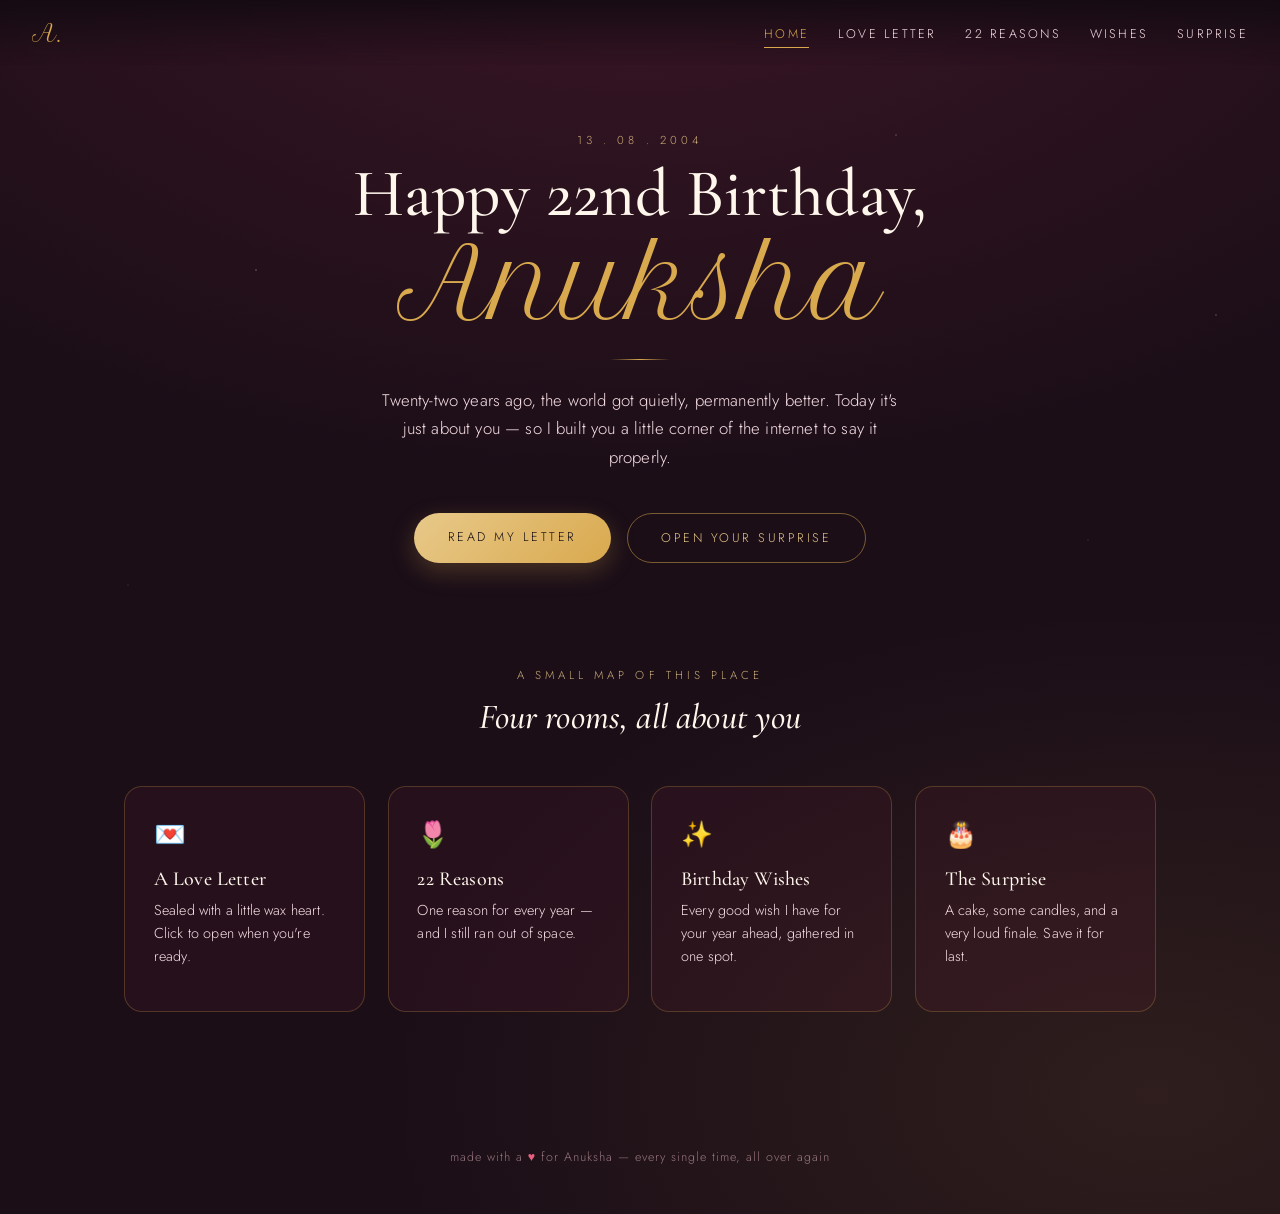
==== index.html @ 899258e1 "Add files via upload" ====
<!DOCTYPE html>
<html lang="en">
<head>
<meta charset="UTF-8">
<meta name="viewport" content="width=device-width, initial-scale=1.0">
<title>Happy Birthday, Anuksha</title>
<link rel="stylesheet" href="style.css">
</head>
<body>

<div id="hearts-layer"></div>

<nav class="site-nav">
  <span class="brand">A.</span>
  <ul class="nav-links">
    <li><a href="index.html">Home</a></li>
    <li><a href="letter.html">Love Letter</a></li>
    <li><a href="reasons.html">22 Reasons</a></li>
    <li><a href="wishes.html">Wishes</a></li>
    <li><a href="surprise.html">Surprise</a></li>
  </ul>
</nav>

<main>
  <section class="hero center">
    <p class="eyebrow">13 . 08 . 2004</p>
    <h1 style="font-size: clamp(2.4rem, 8vw, 4.2rem); line-height: 1.05; margin-top: 0.6rem;">
      Happy 22nd Birthday,<br>
      <span class="script" style="font-size: clamp(3.2rem, 12vw, 6rem); display: inline-block; margin-top: 0.4rem;">Anuksha</span>
    </h1>

    <div class="divider"></div>

    <p style="max-width: 520px; margin: 0 auto; font-size: 1.05rem; color: var(--blush-soft); line-height: 1.7;">
      Twenty-two years ago, the world got quietly, permanently better.
      Today it's just about you — so I built you a little corner of the
      internet to say it properly.
    </p>

    <div style="margin-top: 2.6rem; display: flex; gap: 1rem; justify-content: center; flex-wrap: wrap;">
      <a href="letter.html" class="btn">Read My Letter</a>
      <a href="surprise.html" class="btn btn-outline">Open Your Surprise</a>
    </div>
  </section>

  <section class="reveal" style="margin-top: 6.5rem; text-align: center;">
    <p class="eyebrow">a small map of this place</p>
    <h2 style="font-size: clamp(1.6rem, 4vw, 2.2rem); margin-top: 0.6rem; font-style: italic;">
      Four rooms, all about you
    </h2>

    <div class="site-grid" style="display: grid; grid-template-columns: repeat(auto-fit, minmax(220px, 1fr)); gap: 1.4rem; margin-top: 3rem; text-align: left;">

      <a href="letter.html" style="display:block; padding: 1.8rem; border: 1px solid rgba(217,169,78,0.25); border-radius: 18px; background: rgba(122,37,69,0.12); transition: transform .35s ease, border-color .35s ease;" class="card-link">
        <span style="font-size: 1.6rem;">💌</span>
        <h3 style="margin-top: 0.9rem; font-size: 1.25rem;">A Love Letter</h3>
        <p style="color: var(--blush-soft); font-size: 0.9rem; margin-top: 0.5rem; line-height: 1.6;">
          Sealed with a little wax heart. Click to open when you're ready.
        </p>
      </a>

      <a href="reasons.html" style="display:block; padding: 1.8rem; border: 1px solid rgba(217,169,78,0.25); border-radius: 18px; background: rgba(122,37,69,0.12);" class="card-link">
        <span style="font-size: 1.6rem;">🌷</span>
        <h3 style="margin-top: 0.9rem; font-size: 1.25rem;">22 Reasons</h3>
        <p style="color: var(--blush-soft); font-size: 0.9rem; margin-top: 0.5rem; line-height: 1.6;">
          One reason for every year — and I still ran out of space.
        </p>
      </a>

      <a href="wishes.html" style="display:block; padding: 1.8rem; border: 1px solid rgba(217,169,78,0.25); border-radius: 18px; background: rgba(122,37,69,0.12);" class="card-link">
        <span style="font-size: 1.6rem;">✨</span>
        <h3 style="margin-top: 0.9rem; font-size: 1.25rem;">Birthday Wishes</h3>
        <p style="color: var(--blush-soft); font-size: 0.9rem; margin-top: 0.5rem; line-height: 1.6;">
          Every good wish I have for your year ahead, gathered in one spot.
        </p>
      </a>

      <a href="surprise.html" style="display:block; padding: 1.8rem; border: 1px solid rgba(217,169,78,0.25); border-radius: 18px; background: rgba(122,37,69,0.12);" class="card-link">
        <span style="font-size: 1.6rem;">🎂</span>
        <h3 style="margin-top: 0.9rem; font-size: 1.25rem;">The Surprise</h3>
        <p style="color: var(--blush-soft); font-size: 0.9rem; margin-top: 0.5rem; line-height: 1.6;">
          A cake, some candles, and a very loud finale. Save it for last.
        </p>
      </a>

    </div>
  </section>
</main>

<footer class="site-footer">
  made with a <span class="heart">♥</span> for Anuksha — every single time, all over again
</footer>

<style>
  .card-link:hover { transform: translateY(-4px); border-color: rgba(217,169,78,0.6); }
</style>

<script src="script.js"></script>
</body>
</html>
---- style.css ----
/* ============================================================
   Anuksha's Birthday — shared styles
   Palette: midnight aubergine + rosewood + champagne gold + blush
   Type: Cormorant Garamond (display) / Jost (body) / Petit Formal Script (signature)
   ============================================================ */

@import url('https://fonts.googleapis.com/css2?family=Cormorant+Garamond:ital,wght@0,400;0,500;0,600;1,500;1,600&family=Jost:wght@300;400;500;600&family=Petit+Formal+Script&display=swap');

:root {
  --ink: #1b0e17;
  --ink-deep: #120a10;
  --rosewood: #7a2545;
  --rosewood-soft: #9c3a5c;
  --blush: #f5c6d0;
  --blush-soft: #f9e0e6;
  --gold: #d9a94e;
  --gold-soft: #e8c98a;
  --cream: #fff6ec;
  --rose-bright: #e8607f;

  --display: 'Cormorant Garamond', serif;
  --body: 'Jost', sans-serif;
  --script: 'Petit Formal Script', cursive;

  --max-w: 1080px;
}

* { box-sizing: border-box; }

html { scroll-behavior: smooth; }

body {
  margin: 0;
  min-height: 100vh;
  background:
    radial-gradient(ellipse 80% 50% at 50% -10%, rgba(122,37,69,0.35), transparent),
    radial-gradient(ellipse 60% 40% at 90% 90%, rgba(217,169,78,0.10), transparent),
    var(--ink);
  color: var(--cream);
  font-family: var(--body);
  font-weight: 300;
  letter-spacing: 0.01em;
  overflow-x: hidden;
  position: relative;
}

/* subtle starfield */
body::before {
  content: "";
  position: fixed;
  inset: 0;
  pointer-events: none;
  z-index: 0;
  background-image:
    radial-gradient(1.5px 1.5px at 20% 30%, rgba(255,255,255,0.5), transparent),
    radial-gradient(1.5px 1.5px at 70% 15%, rgba(255,255,255,0.4), transparent),
    radial-gradient(1px 1px at 85% 60%, rgba(255,255,255,0.35), transparent),
    radial-gradient(1px 1px at 40% 80%, rgba(255,255,255,0.3), transparent),
    radial-gradient(1.5px 1.5px at 55% 45%, rgba(255,255,255,0.4), transparent),
    radial-gradient(1px 1px at 10% 65%, rgba(255,255,255,0.3), transparent),
    radial-gradient(1.5px 1.5px at 95% 35%, rgba(255,255,255,0.4), transparent);
  background-repeat: no-repeat;
  opacity: 0.6;
}

a { color: inherit; text-decoration: none; }

h1, h2, h3 { font-family: var(--display); font-weight: 500; margin: 0; }

.eyebrow {
  font-family: var(--body);
  font-size: 0.72rem;
  letter-spacing: 0.35em;
  text-transform: uppercase;
  color: var(--gold-soft);
  opacity: 0.85;
}

.script {
  font-family: var(--script);
  color: var(--gold);
  line-height: 1;
}

/* ---------- floating hearts layer ---------- */
#hearts-layer {
  position: fixed;
  inset: 0;
  pointer-events: none;
  overflow: hidden;
  z-index: 1;
}

.floating-heart {
  position: absolute;
  bottom: -10%;
  font-size: 1.2rem;
  color: var(--rose-bright);
  opacity: 0.55;
  animation-name: drift-up;
  animation-timing-function: linear;
  animation-iteration-count: infinite;
  will-change: transform, opacity;
  filter: drop-shadow(0 0 6px rgba(232,96,127,0.35));
}

@keyframes drift-up {
  0%   { transform: translateY(0) translateX(0) rotate(0deg); opacity: 0; }
  10%  { opacity: 0.6; }
  90%  { opacity: 0.5; }
  100% { transform: translateY(-115vh) translateX(var(--drift, 30px)) rotate(25deg); opacity: 0; }
}

/* ---------- nav ---------- */
.site-nav {
  position: fixed;
  top: 0; left: 0; right: 0;
  z-index: 50;
  display: flex;
  align-items: center;
  justify-content: space-between;
  padding: 1.1rem 2rem;
  background: linear-gradient(to bottom, rgba(18,10,16,0.85), transparent);
  backdrop-filter: blur(2px);
}

.brand {
  font-family: var(--script);
  font-size: 1.5rem;
  color: var(--gold);
}

.nav-links {
  display: flex;
  gap: 1.8rem;
  list-style: none;
  margin: 0;
  padding: 0;
}

.nav-links a {
  font-size: 0.78rem;
  letter-spacing: 0.18em;
  text-transform: uppercase;
  color: var(--blush-soft);
  padding-bottom: 4px;
  border-bottom: 1px solid transparent;
  transition: color 0.3s ease, border-color 0.3s ease;
}

.nav-links a:hover,
.nav-links a.active {
  color: var(--gold);
  border-color: var(--gold);
}

/* mobile bottom nav */
@media (max-width: 720px) {
  .site-nav {
    top: auto;
    bottom: 0;
    padding: 0.7rem 0.5rem;
    background: linear-gradient(to top, rgba(18,10,16,0.95), rgba(18,10,16,0.75));
    justify-content: center;
  }
  .brand { display: none; }
  .nav-links {
    width: 100%;
    justify-content: space-around;
    gap: 0.4rem;
  }
  .nav-links a {
    font-size: 0.62rem;
    letter-spacing: 0.06em;
    text-align: center;
  }
}

/* ---------- layout helpers ---------- */
main {
  position: relative;
  z-index: 2;
  max-width: var(--max-w);
  margin: 0 auto;
  padding: 7.5rem 1.5rem 6rem;
}

@media (max-width: 720px) {
  main { padding: 6rem 1.1rem 6.5rem; }
}

.center { text-align: center; }

.divider {
  width: 60px;
  height: 1px;
  margin: 1.6rem auto;
  background: linear-gradient(to right, transparent, var(--gold), transparent);
}

.btn {
  display: inline-block;
  font-family: var(--body);
  font-size: 0.78rem;
  letter-spacing: 0.2em;
  text-transform: uppercase;
  color: var(--ink-deep);
  background: linear-gradient(135deg, var(--gold-soft), var(--gold));
  padding: 0.95rem 2.1rem;
  border-radius: 999px;
  border: none;
  cursor: pointer;
  box-shadow: 0 8px 24px rgba(217,169,78,0.25);
  transition: transform 0.35s ease, box-shadow 0.35s ease;
}
.btn:hover { transform: translateY(-3px); box-shadow: 0 12px 30px rgba(217,169,78,0.4); }

.btn-outline {
  background: transparent;
  color: var(--gold-soft);
  border: 1px solid rgba(217,169,78,0.5);
  box-shadow: none;
}
.btn-outline:hover { background: rgba(217,169,78,0.08); }

/* ---------- fade in on scroll ---------- */
.reveal {
  opacity: 0;
  transform: translateY(24px);
  transition: opacity 0.9s ease, transform 0.9s ease;
}
.reveal.is-visible { opacity: 1; transform: translateY(0); }

/* ---------- footer ---------- */
.site-footer {
  position: relative;
  z-index: 2;
  text-align: center;
  padding: 2.5rem 1rem 8rem;
  font-size: 0.78rem;
  color: rgba(245,198,208,0.55);
  letter-spacing: 0.08em;
}
.site-footer .heart { color: var(--rose-bright); }

@media (min-width: 721px) {
  .site-footer { padding-bottom: 3rem; }
}
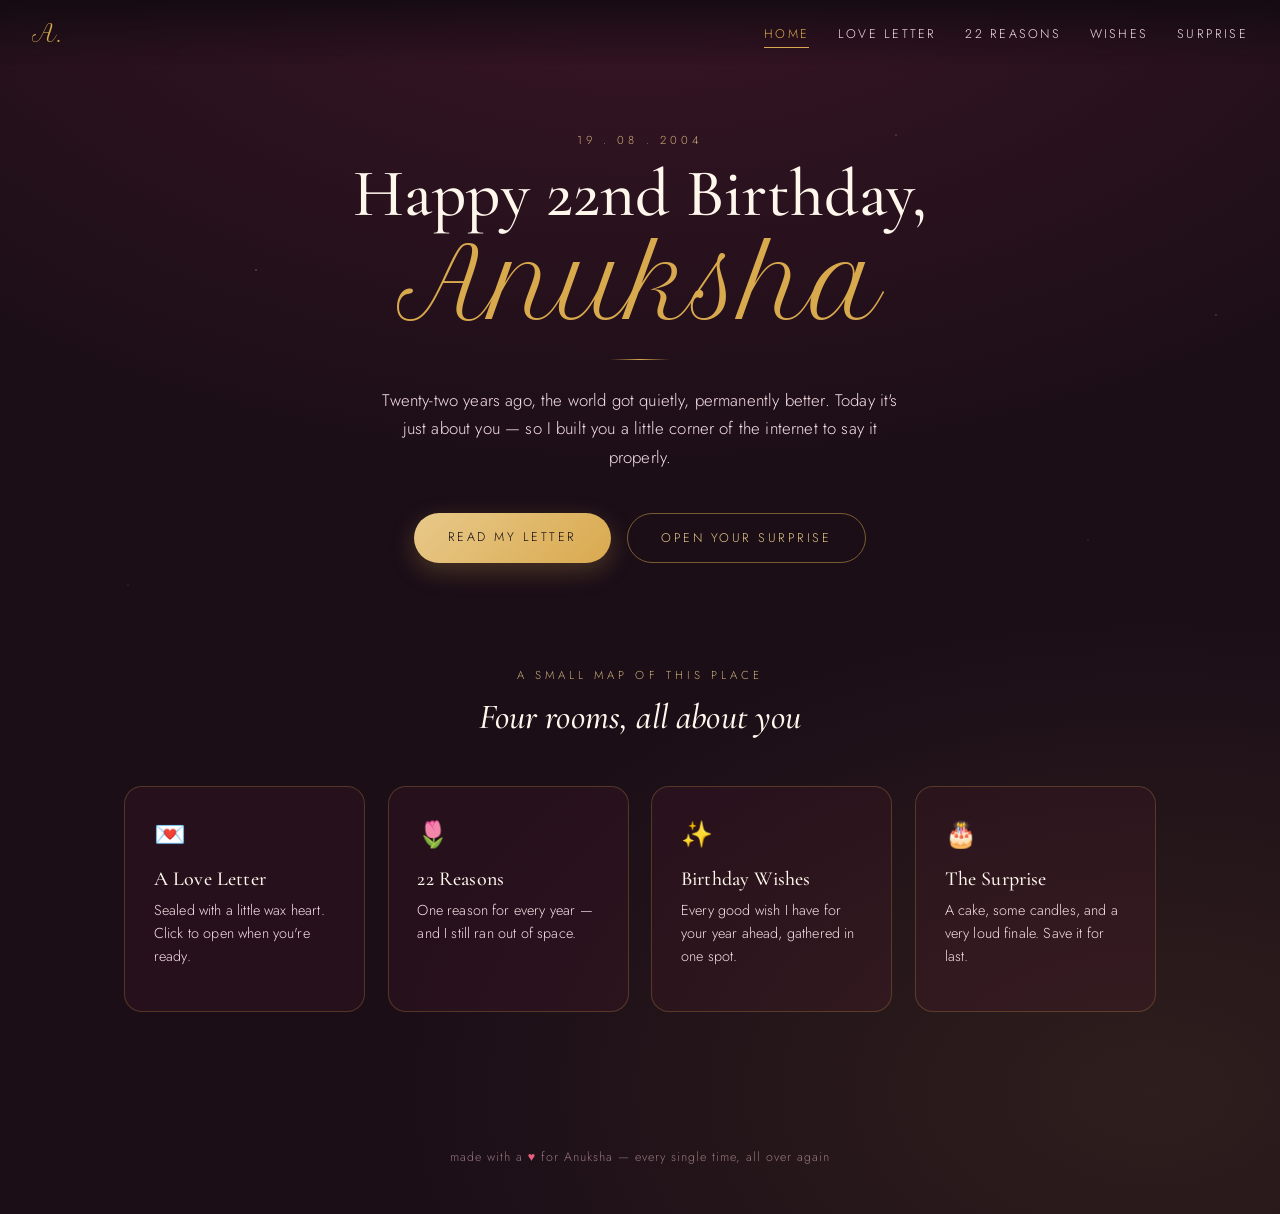
==== commit 73b760d0: "Update index.html" ====
--- a/index.html
+++ b/index.html
@@ -23,7 +23,7 @@
 
 <main>
   <section class="hero center">
-    <p class="eyebrow">13 . 08 . 2004</p>
+    <p class="eyebrow">19 . 08 . 2004</p>
     <h1 style="font-size: clamp(2.4rem, 8vw, 4.2rem); line-height: 1.05; margin-top: 0.6rem;">
       Happy 22nd Birthday,<br>
       <span class="script" style="font-size: clamp(3.2rem, 12vw, 6rem); display: inline-block; margin-top: 0.4rem;">Anuksha</span>
